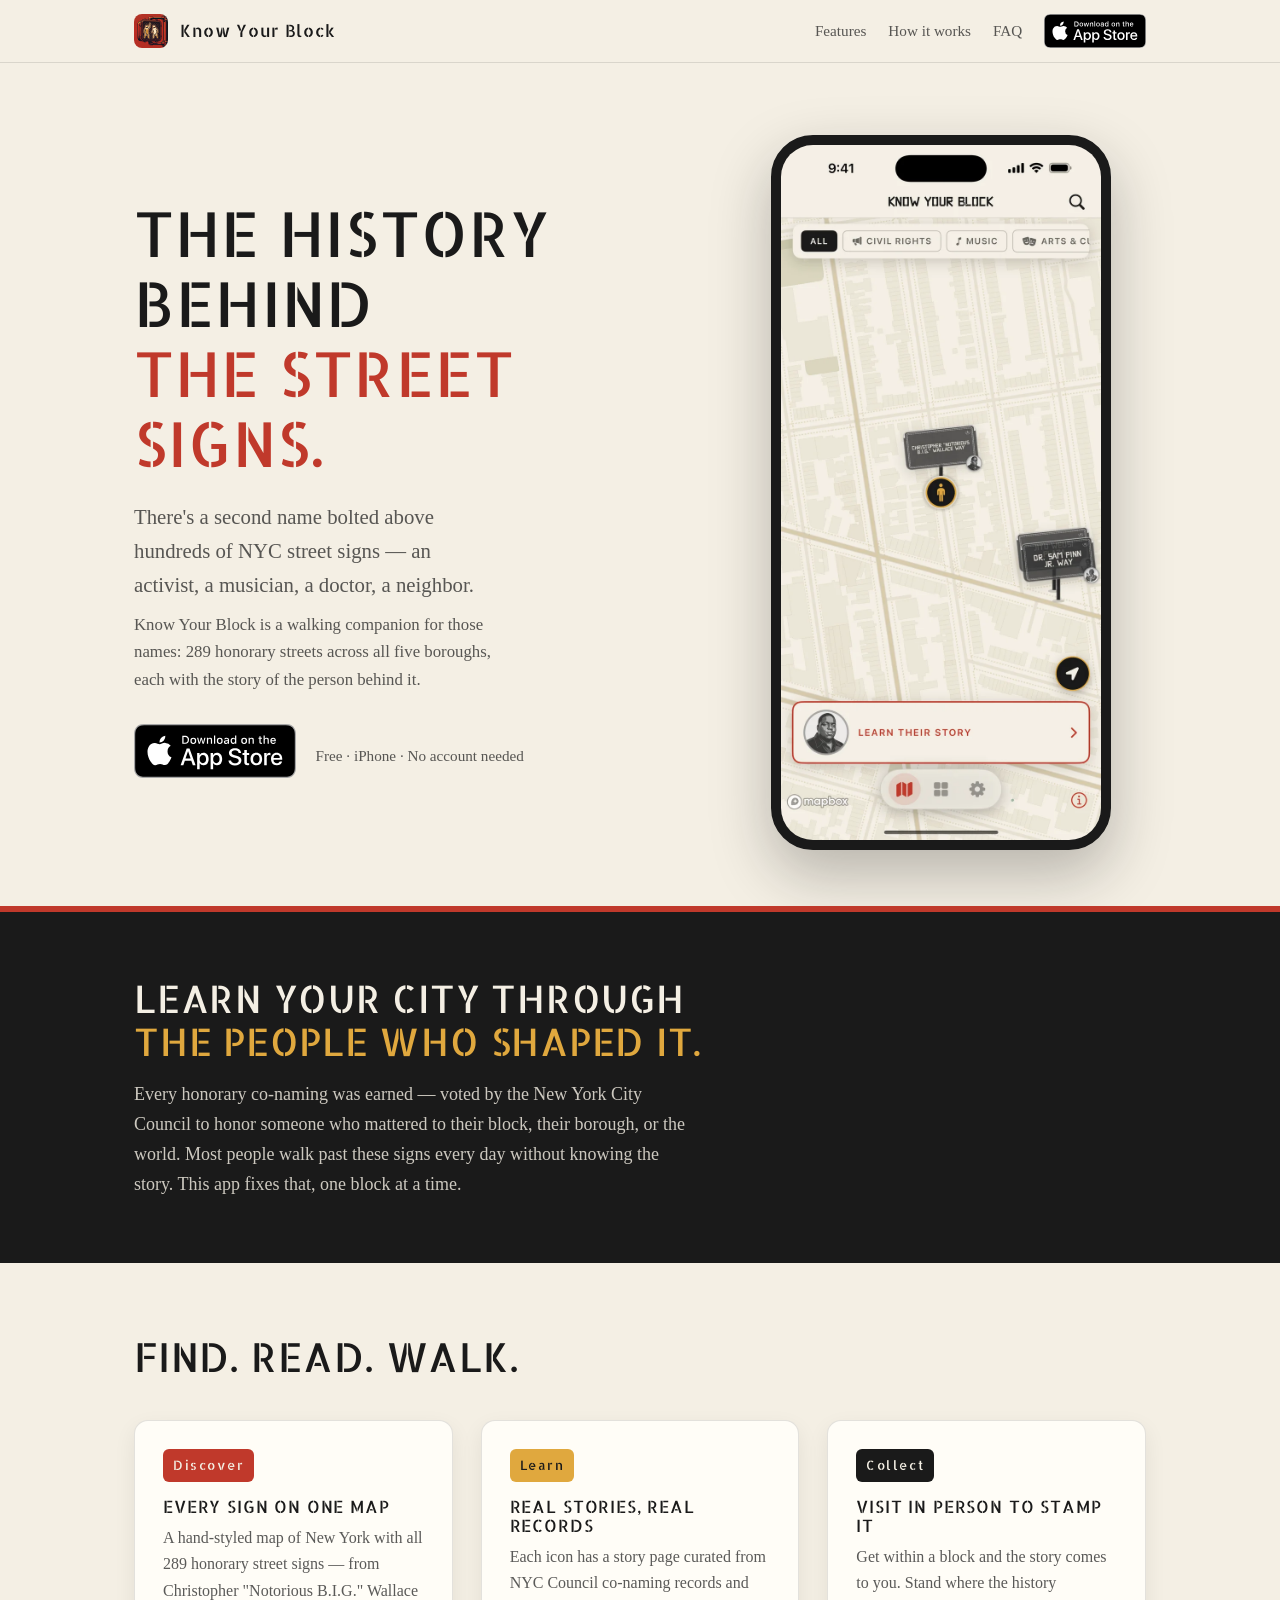
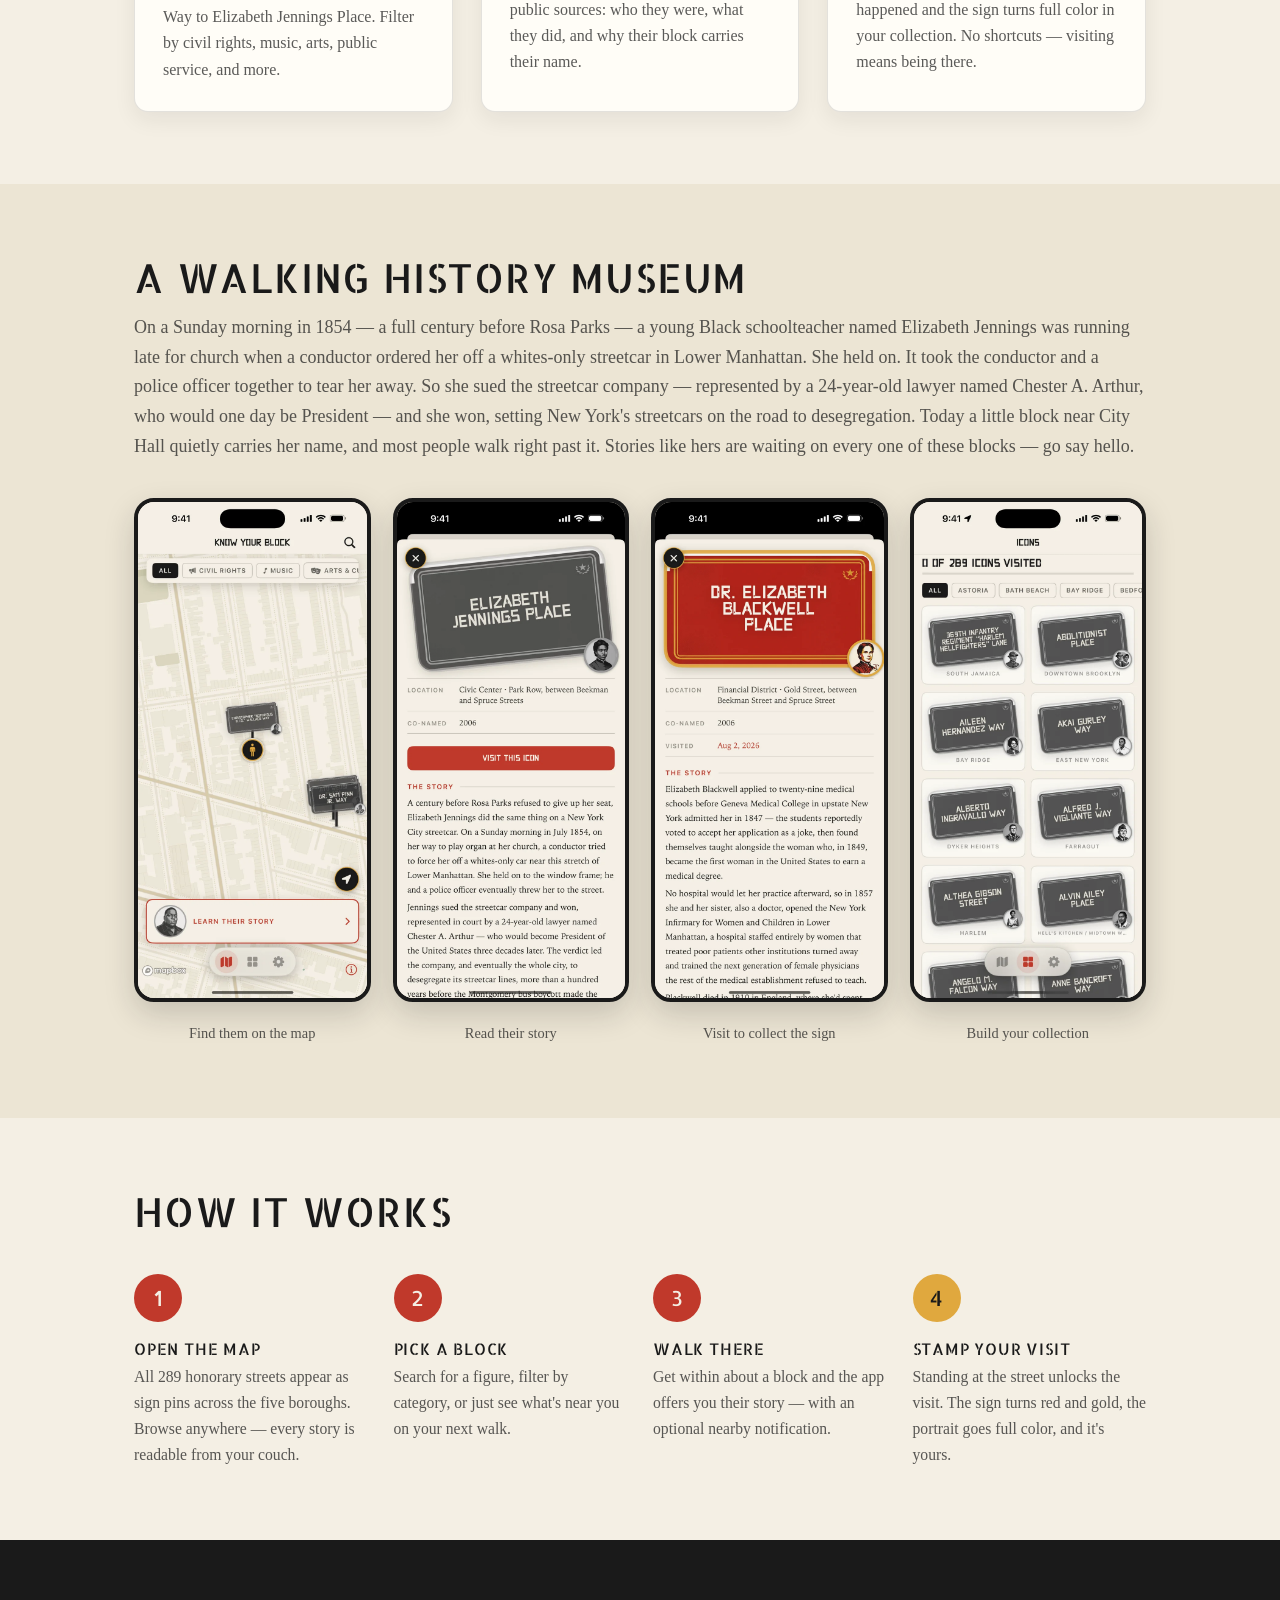
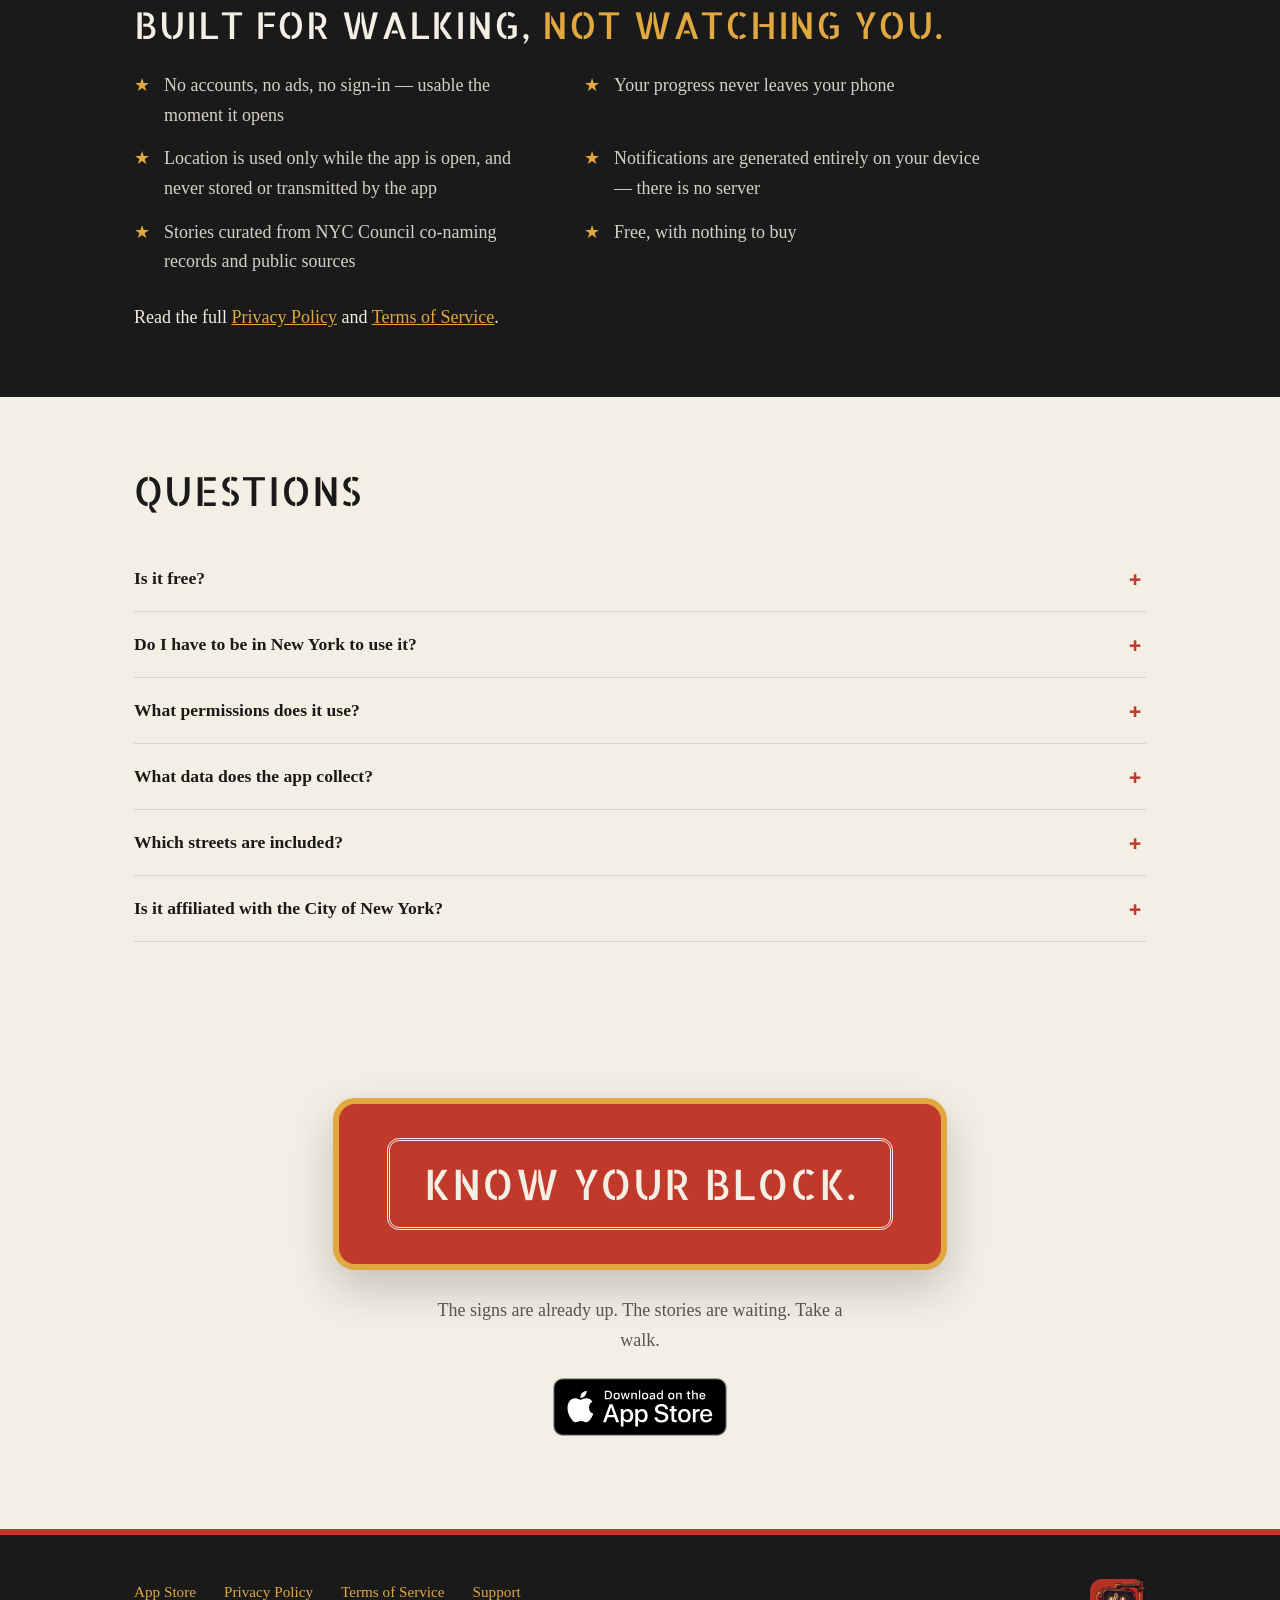
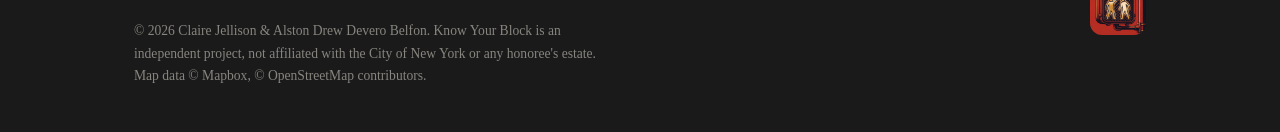
==== index.html @ a8bedddf "Deploy knowyourblock.nyc marketing site Full static site (index, styled privacy/terms pages, Allerta" ====
<!DOCTYPE html>
<html lang="en">
<head>
  <meta charset="UTF-8" />
  <meta name="viewport" content="width=device-width, initial-scale=1" />
  <title>Know Your Block — The history behind New York City's street signs</title>
  <meta name="description" content="A walking companion for NYC's honorary street names. Find 289 icons across all five boroughs, read their stories, and collect the signs by visiting in person. Free on the App Store." />

  <link rel="canonical" href="https://knowyourblock.nyc/" />

  <!-- Open Graph -->
  <meta property="og:type" content="website" />
  <meta property="og:title" content="Know Your Block — The history behind NYC's street signs" />
  <meta property="og:description" content="289 honorary street icons across all five boroughs. Walk there, learn their story, collect the sign. Free on the App Store." />
  <meta property="og:image" content="https://knowyourblock.nyc/assets/img/og-image.png" />
  <meta property="og:url" content="https://knowyourblock.nyc/" />

  <!-- Twitter / X -->
  <meta name="twitter:card" content="summary_large_image" />
  <meta name="twitter:title" content="Know Your Block — The history behind NYC's street signs" />
  <meta name="twitter:description" content="289 honorary street icons across all five boroughs. Walk there, learn their story, collect the sign." />
  <meta name="twitter:image" content="https://knowyourblock.nyc/assets/img/og-image.png" />

  <link rel="icon" type="image/png" sizes="32x32" href="assets/img/favicon-32.png" />
  <link rel="icon" type="image/png" sizes="64x64" href="assets/img/favicon-64.png" />
  <link rel="apple-touch-icon" href="assets/img/apple-touch-icon.png" />
  <link rel="stylesheet" href="styles.css" />
</head>
<body>

<header class="site">
  <div class="wrap">
    <a class="brand" href="#top">
      <img src="assets/img/favicon-64.png" alt="" width="34" height="34" />
      <span>Know Your Block</span>
    </a>
    <nav class="top">
      <a class="text" href="#features">Features</a>
      <a class="text" href="#how">How it works</a>
      <a class="text" href="#faq">FAQ</a>
      <a class="badge-link" href="https://apps.apple.com/us/app/knowyourblock/id6797319245" aria-label="Download on the App Store">
        <img class="badge" src="assets/img/appstore-badge.svg" alt="Download on the App Store" />
      </a>
    </nav>
  </div>
</header>

<main id="top">

  <!-- ================= HERO ================= -->
  <section class="hero">
    <div class="wrap">
      <div>
        <h1>The history behind<br /><span class="red">the street signs.</span></h1>
        <p class="lede">There's a second name bolted above hundreds of NYC street signs — an activist, a musician, a doctor, a neighbor.</p>
        <p class="sub">Know Your Block is a walking companion for those names: 289 honorary streets across all five boroughs, each with the story of the person behind it.</p>
        <div class="cta-row">
          <a href="https://apps.apple.com/us/app/knowyourblock/id6797319245">
            <img class="badge" src="assets/img/appstore-badge.svg" alt="Download on the App Store" />
          </a>
          <span class="free">Free · iPhone · No account needed</span>
        </div>
      </div>
      <div class="phone">
        <video autoplay muted loop playsinline poster="assets/img/01_map_discover.webp" aria-label="Demo of the Know Your Block app: finding a street on the map, reading the story, and visiting to collect the sign">
          <source src="assets/video/kyb-demo.mp4" type="video/mp4" />
          <img src="assets/img/01_map_discover.webp" alt="Know Your Block map screen showing an honorary street sign pin in Brooklyn" />
        </video>
      </div>
    </div>
  </section>

  <hr class="rule" />

  <!-- ================= VALUE ================= -->
  <section class="value">
    <div class="wrap">
      <h2>Learn your city through <span class="gold">the people who shaped it.</span></h2>
      <p>Every honorary co-naming was earned — voted by the New York City Council to honor someone who mattered to their block, their borough, or the world. Most people walk past these signs every day without knowing the story. This app fixes that, one block at a time.</p>
    </div>
  </section>

  <!-- ================= FEATURES ================= -->
  <section class="features" id="features">
    <div class="wrap">
      <h2>Find. Read. Walk.</h2>
      <div class="feature-grid">
        <div class="card">
          <span class="tag">Discover</span>
          <h3>Every sign on one map</h3>
          <p>A hand-styled map of New York with all 289 honorary street signs — from Christopher "Notorious B.I.G." Wallace Way to Elizabeth Jennings Place. Filter by civil rights, music, arts, public service, and more.</p>
        </div>
        <div class="card">
          <span class="tag">Learn</span>
          <h3>Real stories, real records</h3>
          <p>Each icon has a story page curated from NYC Council co-naming records and public sources: who they were, what they did, and why their block carries their name.</p>
        </div>
        <div class="card">
          <span class="tag">Collect</span>
          <h3>Visit in person to stamp it</h3>
          <p>Get within a block and the story comes to you. Stand where the history happened and the sign turns full color in your collection. No shortcuts — visiting means being there.</p>
        </div>
      </div>
    </div>
  </section>

  <!-- ================= GALLERY ================= -->
  <section class="gallery">
    <div class="wrap">
      <h2>A walking history museum</h2>
      <p class="hint">On a Sunday morning in 1854 — a full century before Rosa Parks — a young Black schoolteacher named Elizabeth Jennings was running late for church when a conductor ordered her off a whites-only streetcar in Lower Manhattan. She held on. It took the conductor and a police officer together to tear her away. So she sued the streetcar company — represented by a 24-year-old lawyer named Chester A. Arthur, who would one day be President — and she won, setting New York's streetcars on the road to desegregation. Today a little block near City Hall quietly carries her name, and most people walk right past it. Stories like hers are waiting on every one of these blocks — go say hello.</p>
      <div class="shots">
        <figure>
          <img src="assets/img/01_map_discover.webp" alt="Map screen with honorary street sign pins and the walking figure marker" loading="lazy" />
          <figcaption>Find them on the map</figcaption>
        </figure>
        <figure>
          <img src="assets/img/02_story_elizabeth_jennings.webp" alt="Elizabeth Jennings Place story page with the Visit This Icon button" loading="lazy" />
          <figcaption>Read their story</figcaption>
        </figure>
        <figure>
          <img src="assets/img/05_story_visited_blackwell.webp" alt="Dr. Elizabeth Blackwell Place shown collected, with a full-color portrait and red and gold sign" loading="lazy" />
          <figcaption>Visit to collect the sign</figcaption>
        </figure>
        <figure>
          <img src="assets/img/04_collection_icons.webp" alt="Collection grid showing street sign cards across NYC neighborhoods" loading="lazy" />
          <figcaption>Build your collection</figcaption>
        </figure>
      </div>
    </div>
  </section>

  <!-- ================= HOW IT WORKS ================= -->
  <section class="how" id="how">
    <div class="wrap">
      <h2>How it works</h2>
      <div class="steps">
        <div class="step">
          <h3>Open the map</h3>
          <p>All 289 honorary streets appear as sign pins across the five boroughs. Browse anywhere — every story is readable from your couch.</p>
        </div>
        <div class="step">
          <h3>Pick a block</h3>
          <p>Search for a figure, filter by category, or just see what's near you on your next walk.</p>
        </div>
        <div class="step">
          <h3>Walk there</h3>
          <p>Get within about a block and the app offers you their story — with an optional nearby notification.</p>
        </div>
        <div class="step">
          <h3>Stamp your visit</h3>
          <p>Standing at the street unlocks the visit. The sign turns red and gold, the portrait goes full color, and it's yours.</p>
        </div>
      </div>
    </div>
  </section>

  <!-- ================= TRUST ================= -->
  <section class="trust">
    <div class="wrap">
      <h2>Built for walking, <span class="gold">not watching you.</span></h2>
      <ul>
        <li>No accounts, no ads, no sign-in — usable the moment it opens</li>
        <li>Your progress never leaves your phone</li>
        <li>Location is used only while the app is open, and never stored or transmitted by the app</li>
        <li>Notifications are generated entirely on your device — there is no server</li>
        <li>Stories curated from NYC Council co-naming records and public sources</li>
        <li>Free, with nothing to buy</li>
      </ul>
      <p class="links">Read the full <a href="privacy.html">Privacy Policy</a> and <a href="terms.html">Terms of Service</a>.</p>
    </div>
  </section>

  <!-- ================= FAQ ================= -->
  <section class="faq" id="faq">
    <div class="wrap">
      <h2>Questions</h2>
      <details>
        <summary>Is it free?</summary>
        <p>Yes — completely free, with no ads and no in-app purchases.</p>
      </details>
      <details>
        <summary>Do I have to be in New York to use it?</summary>
        <p>No. Every one of the 289 stories is fully readable from anywhere in the world. Being in New York is only required for one thing: stamping a street as <em>visited</em>, which asks you to actually stand within about 40 meters of it. That's the point.</p>
      </details>
      <details>
        <summary>What permissions does it use?</summary>
        <p>Location (only while using the app) to show where you are and confirm visits, and optional notifications for nearby streets. You can decline both and still browse everything.</p>
      </details>
      <details>
        <summary>What data does the app collect?</summary>
        <p>The app itself collects nothing — your visit history and settings live only on your device. Map tiles are provided by Mapbox, whose SDK collects telemetry you can opt out of via the ⓘ button on the map. Details in the <a href="privacy.html">Privacy Policy</a>.</p>
      </details>
      <details>
        <summary>Which streets are included?</summary>
        <p>A curated set of 289 honorary co-namings across Brooklyn, Manhattan, Queens, the Bronx, and Staten Island — chosen for having enough independently verifiable history to tell each story responsibly. Some pin locations are marked approximate in the app, pending verification against NYC records.</p>
      </details>
      <details>
        <summary>Is it affiliated with the City of New York?</summary>
        <p>No. Know Your Block is an independent project and is not affiliated with the City of New York, the NYC Council, or any honoree's estate.</p>
      </details>
    </div>
  </section>

  <!-- ================= FINAL CTA ================= -->
  <section class="final">
    <div class="wrap">
      <div class="sign">
        <div class="sign-inner">
          <h2>Know your block.</h2>
        </div>
      </div>
      <p>The signs are already up. The stories are waiting. Take a walk.</p>
      <a href="https://apps.apple.com/us/app/knowyourblock/id6797319245">
        <img class="badge" src="assets/img/appstore-badge.svg" alt="Download on the App Store" />
      </a>
    </div>
  </section>

</main>

<footer class="site">
  <div class="wrap">
    <div>
      <div class="cols">
        <a href="https://apps.apple.com/us/app/knowyourblock/id6797319245">App Store</a>
        <a href="privacy.html">Privacy Policy</a>
        <a href="terms.html">Terms of Service</a>
        <a href="mailto:clairesjellison@gmail.com">Support</a>
      </div>
      <p class="fine">© 2026 Claire Jellison &amp; Alston Drew Devero Belfon. Know Your Block is an independent project, not affiliated with the City of New York or any honoree's estate. Map data © Mapbox, © OpenStreetMap contributors.</p>
    </div>
    <img src="assets/img/apple-touch-icon.png" alt="" width="56" height="56" style="border-radius:12px" />
  </div>
</footer>

</body>
</html>
---- styles.css ----
/* Know Your Block — marketing site
   Bold & Civic design system, mirrored from the app:
   paper #F4EFE4 · ink #1A1A1A · signal red #C0392B · gold #E0A83E
   Headlines/subtitles: Allerta Stencil (Google Fonts, SIL OFL)
   Body: Iowan Old Style (app's story face) with Georgia fallback */

@font-face {
  font-family: "Allerta Stencil";
  src: url("assets/fonts/Allerta_Stencil/AllertaStencil-Regular.ttf") format("truetype");
  font-weight: normal;
  font-style: normal;
  font-display: swap;
}

/* The app's own display face — kept available for app-authentic moments (e.g. if a
   sign graphic needs to match the in-app signs exactly), but site headings use
   Allerta Stencil (SIL OFL, see assets/fonts/Allerta_Stencil/OFL.txt). */
@font-face {
  font-family: "KYB Civic Stencil";
  src: url("assets/fonts/KYBCivicStencil.ttf") format("truetype");
  font-weight: normal;
  font-style: normal;
  font-display: swap;
}

:root {
  --paper: #f4efe4;
  --ink: #1a1a1a;
  --red: #c0392b;
  --gold: #e0a83e;
  --road: #d8cbac;
  --plate: #3f3f3f;
  --ink-soft: rgba(26, 26, 26, 0.72);
  --ink-faint: rgba(26, 26, 26, 0.12);
  --stencil: "Allerta Stencil", "Arial Black", sans-serif;
  --serif: "Iowan Old Style", Georgia, "Times New Roman", serif;
}

* { margin: 0; padding: 0; box-sizing: border-box; }

html { scroll-behavior: smooth; }

body {
  background: var(--paper);
  color: var(--ink);
  font-family: var(--serif);
  font-size: 1.125rem;
  line-height: 1.65;
  -webkit-font-smoothing: antialiased;
}

.wrap { max-width: 1060px; margin: 0 auto; padding: 0 24px; }

h1, h2, h3, .stencil {
  font-family: var(--stencil);
  text-transform: uppercase;
  font-weight: normal;
  line-height: 1.12;
  letter-spacing: 0.02em;
}

a { color: var(--red); }

/* ---------- header ---------- */
header.site {
  border-bottom: 1px solid var(--ink-faint);
  background: var(--paper);
  position: sticky;
  top: 0;
  z-index: 10;
}
header.site .wrap {
  display: flex;
  align-items: center;
  justify-content: space-between;
  padding-top: 14px;
  padding-bottom: 14px;
}
.brand {
  display: flex;
  align-items: center;
  gap: 12px;
  text-decoration: none;
  color: var(--ink);
}
.brand img { width: 34px; height: 34px; border-radius: 8px; }
.brand span { font-family: var(--stencil); font-size: 1.05rem; letter-spacing: 0.04em; }
nav.top { display: flex; gap: 22px; align-items: center; }
nav.top a {
  color: var(--ink-soft);
  text-decoration: none;
  font-size: 0.95rem;
}
nav.top a:hover { color: var(--red); }
nav.top a.badge-link { line-height: 0; }
nav.top img.badge { height: 34px; }

/* ---------- hero ---------- */
.hero { padding: 72px 0 56px; overflow: hidden; }
.hero .wrap {
  display: grid;
  grid-template-columns: 1.15fr 0.85fr;
  gap: 48px;
  align-items: center;
}
.hero h1 { font-size: clamp(2.4rem, 5.5vw, 3.9rem); }
.hero h1 .red { color: var(--red); }
.hero p.lede {
  margin: 22px 0 8px;
  font-size: 1.3rem;
  color: var(--ink-soft);
  max-width: 34ch;
}
.hero p.sub { color: var(--ink-soft); font-size: 1.05rem; max-width: 44ch; }
.cta-row { display: flex; align-items: center; gap: 20px; margin-top: 30px; flex-wrap: wrap; }
.cta-row img.badge { height: 54px; }
.cta-row .free { font-size: 0.95rem; color: var(--ink-soft); }

.phone {
  width: 100%;
  max-width: 340px;
  justify-self: center;
  border-radius: 42px;
  border: 10px solid var(--ink);
  box-shadow: 0 24px 60px rgba(26, 26, 26, 0.28);
  overflow: hidden;
  background: var(--ink);
}
.phone img, .phone video { display: block; width: 100%; height: auto; }

/* ---------- red rule between sections ---------- */
.rule {
  height: 6px;
  background: var(--red);
  border: 0;
}

/* ---------- value strip ---------- */
.value { background: var(--ink); color: var(--paper); padding: 64px 0; }
.value h2 { font-size: clamp(1.6rem, 3.4vw, 2.4rem); max-width: 24ch; }
.value h2 .gold { color: var(--gold); }
.value p { margin-top: 18px; color: rgba(244, 239, 228, 0.82); max-width: 62ch; }

/* ---------- features ---------- */
.features { padding: 72px 0; }
.features h2 { font-size: clamp(1.7rem, 3.6vw, 2.5rem); margin-bottom: 40px; }
.feature-grid {
  display: grid;
  grid-template-columns: repeat(3, 1fr);
  gap: 28px;
}
.card {
  background: #fffdf7;
  border: 1px solid var(--ink-faint);
  border-radius: 14px;
  padding: 28px;
  box-shadow: 0 8px 22px rgba(26, 26, 26, 0.07);
}
.card .tag {
  display: inline-block;
  font-family: var(--stencil);
  font-size: 0.8rem;
  letter-spacing: 0.12em;
  color: var(--paper);
  background: var(--red);
  border-radius: 6px;
  padding: 6px 10px;
  margin-bottom: 16px;
}
.card:nth-child(2) .tag { background: var(--gold); color: var(--ink); }
.card:nth-child(3) .tag { background: var(--ink); }
.card h3 { font-size: 1.05rem; margin-bottom: 8px; letter-spacing: 0.05em; }
.card p { font-size: 1rem; color: var(--ink-soft); }

/* ---------- gallery ---------- */
.gallery { background: #ece5d4; padding: 72px 0; }
.gallery h2 { font-size: clamp(1.7rem, 3.6vw, 2.5rem); margin-bottom: 12px; }
.gallery p.hint { color: var(--ink-soft); margin-bottom: 36px; }
.shots {
  display: grid;
  grid-template-columns: repeat(4, 1fr);
  gap: 22px;
}
.shots figure { margin: 0; }
.shots img {
  width: 100%;
  height: auto;
  border-radius: 20px;
  border: 4px solid var(--ink);
  box-shadow: 0 12px 30px rgba(26, 26, 26, 0.18);
}
.shots figcaption {
  margin-top: 10px;
  font-size: 0.9rem;
  text-align: center;
  color: var(--ink-soft);
}

/* ---------- how it works ---------- */
.how { padding: 72px 0; }
.how h2 { font-size: clamp(1.7rem, 3.6vw, 2.5rem); margin-bottom: 40px; }
.steps { display: grid; grid-template-columns: repeat(4, 1fr); gap: 26px; counter-reset: step; }
.step { position: relative; padding-top: 66px; }
.step::before {
  counter-increment: step;
  content: counter(step);
  position: absolute;
  top: 0; left: 0;
  width: 48px; height: 48px;
  border-radius: 50%;
  background: var(--red);
  color: var(--paper);
  font-family: var(--stencil);
  font-size: 1.3rem;
  display: flex; align-items: center; justify-content: center;
}
.step:nth-child(4)::before { background: var(--gold); color: var(--ink); }
.step h3 { font-size: 1rem; margin-bottom: 6px; letter-spacing: 0.05em; }
.step p { font-size: 0.98rem; color: var(--ink-soft); }

/* ---------- privacy strip ---------- */
.trust { background: var(--ink); color: var(--paper); padding: 64px 0; }
.trust h2 { font-size: clamp(1.6rem, 3.4vw, 2.3rem); margin-bottom: 26px; }
.trust h2 .gold { color: var(--gold); }
.trust ul { list-style: none; display: grid; grid-template-columns: repeat(2, 1fr); gap: 14px 40px; max-width: 860px; }
.trust li { padding-left: 30px; position: relative; color: rgba(244, 239, 228, 0.86); }
.trust li::before { content: "★"; position: absolute; left: 0; color: var(--gold); }
.trust p.links { margin-top: 26px; }
.trust p.links a { color: var(--gold); }

/* ---------- faq ---------- */
.faq { padding: 72px 0; }
.faq h2 { font-size: clamp(1.7rem, 3.6vw, 2.5rem); margin-bottom: 32px; }
.faq details {
  border-bottom: 1px solid var(--ink-faint);
  padding: 18px 0;
}
.faq summary {
  cursor: pointer;
  font-weight: bold;
  font-size: 1.1rem;
  list-style: none;
  position: relative;
  padding-right: 36px;
}
.faq summary::-webkit-details-marker { display: none; }
.faq summary::after {
  content: "+";
  position: absolute; right: 6px; top: 0;
  font-family: var(--stencil);
  color: var(--red);
}
.faq details[open] summary::after { content: "–"; }
.faq details p { margin-top: 12px; color: var(--ink-soft); max-width: 70ch; }

/* ---------- final cta ---------- */
.final { text-align: center; padding: 84px 0; }
.final .sign {
  display: inline-block;
  background: var(--red);
  border: 6px solid var(--gold);
  border-radius: 22px;
  padding: 34px 48px;
  box-shadow: 0 18px 44px rgba(26, 26, 26, 0.22);
}
.final .sign-inner {
  border: 3px double var(--paper);
  border-radius: 12px;
  padding: 20px 34px;
}
.final .sign h2 { color: var(--paper); font-size: clamp(1.6rem, 4vw, 2.6rem); }
.final p { margin: 26px auto 22px; color: var(--ink-soft); max-width: 46ch; }
.final img.badge { height: 58px; }

/* ---------- footer ---------- */
footer.site {
  border-top: 6px solid var(--red);
  background: var(--ink);
  color: rgba(244, 239, 228, 0.75);
  padding: 44px 0;
  font-size: 0.95rem;
}
footer.site .wrap { display: grid; grid-template-columns: 1fr auto; gap: 24px; }
footer.site a { color: var(--gold); text-decoration: none; }
footer.site a:hover { text-decoration: underline; }
footer.site .cols { display: flex; gap: 28px; flex-wrap: wrap; }
footer.site .fine { margin-top: 16px; font-size: 0.85rem; color: rgba(244, 239, 228, 0.5); max-width: 70ch; }

/* ---------- legal pages ---------- */
.legal { padding: 56px 0 80px; max-width: 780px; }
.legal h1 { font-size: clamp(1.8rem, 4vw, 2.6rem); margin-bottom: 8px; }
.legal .updated { color: var(--ink-soft); margin-bottom: 36px; }
.legal h2 { font-size: 1.35rem; margin: 36px 0 12px; }
.legal p, .legal li { color: var(--ink-soft); margin-bottom: 12px; }
.legal ul { padding-left: 24px; margin-bottom: 16px; }
.legal strong { color: var(--ink); }

/* ---------- responsive ---------- */
@media (max-width: 900px) {
  .feature-grid, .steps { grid-template-columns: 1fr 1fr; }
  .shots { grid-template-columns: 1fr 1fr; }
  .hero .wrap { grid-template-columns: 1fr; }
  .phone { max-width: 300px; }
  .trust ul { grid-template-columns: 1fr; }
}
@media (max-width: 560px) {
  .feature-grid, .steps, .shots { grid-template-columns: 1fr; }
  nav.top a.text { display: none; }
  footer.site .wrap { grid-template-columns: 1fr; }
}
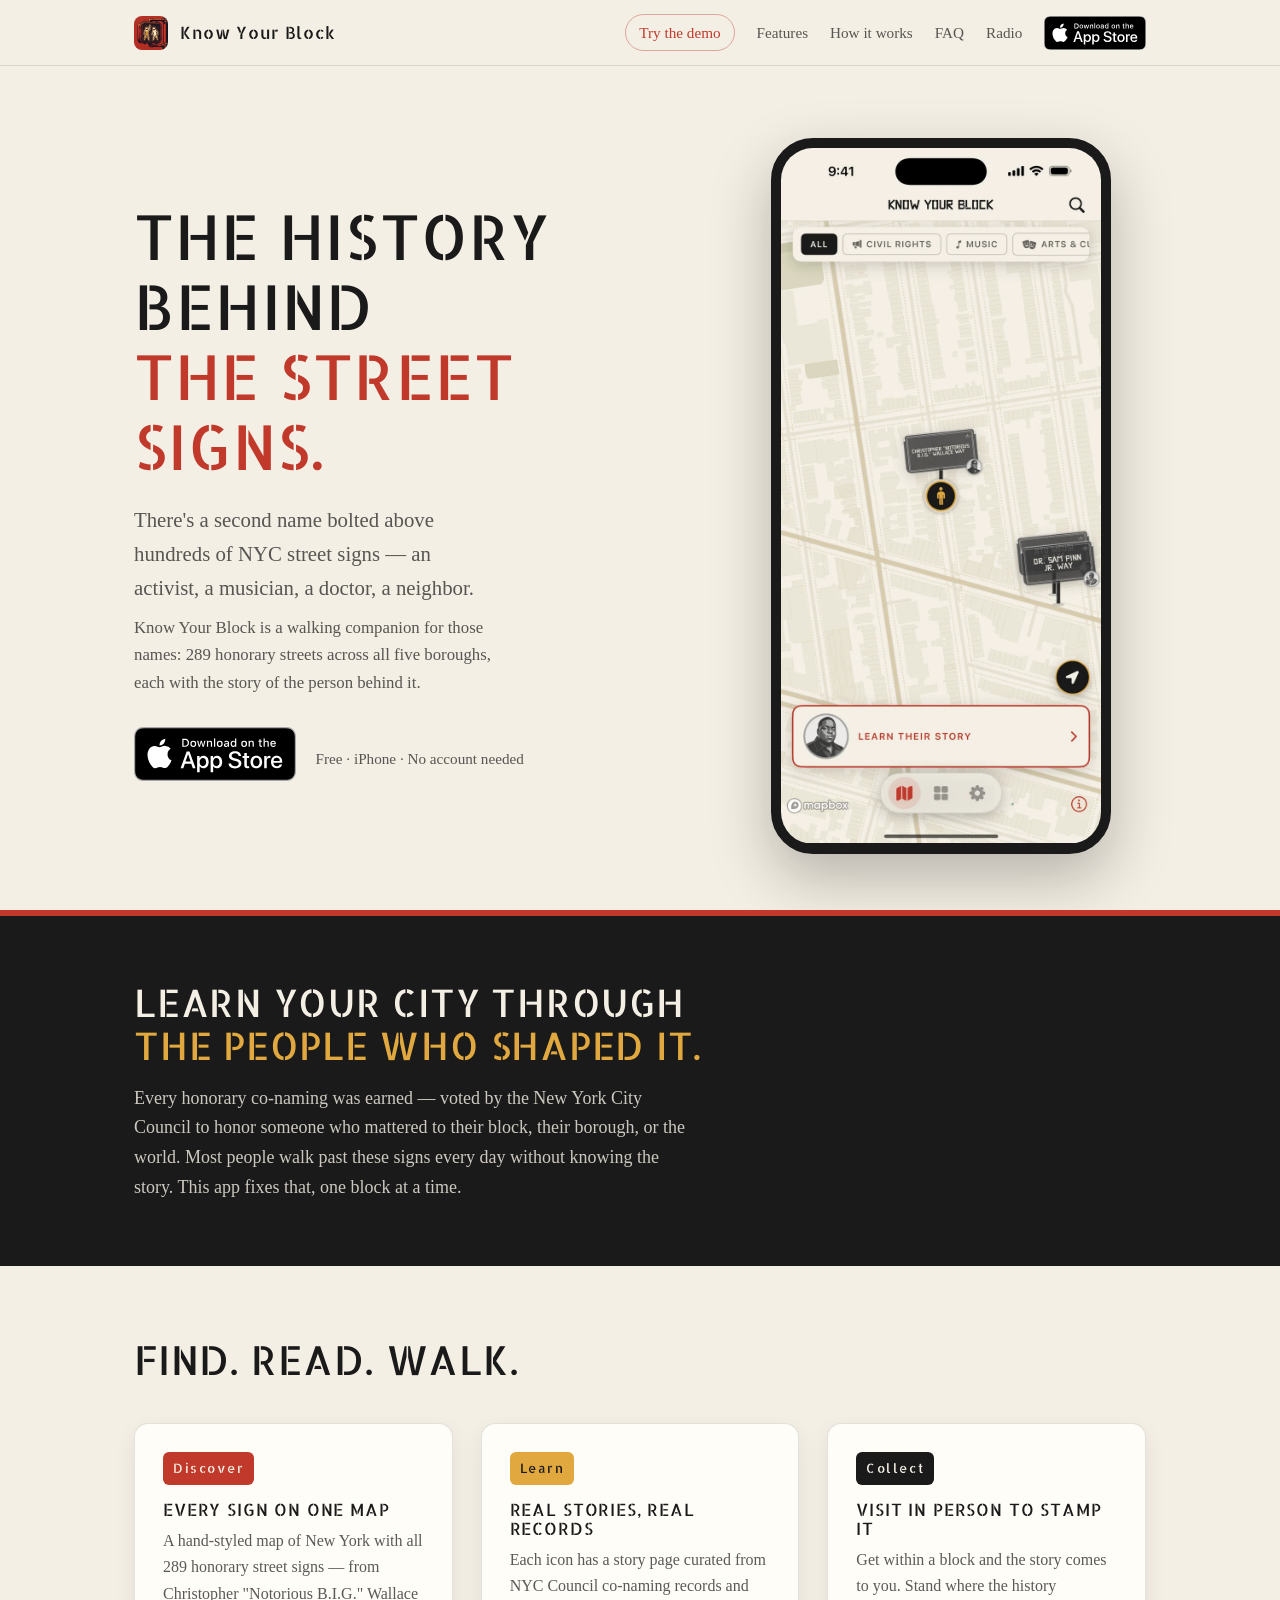
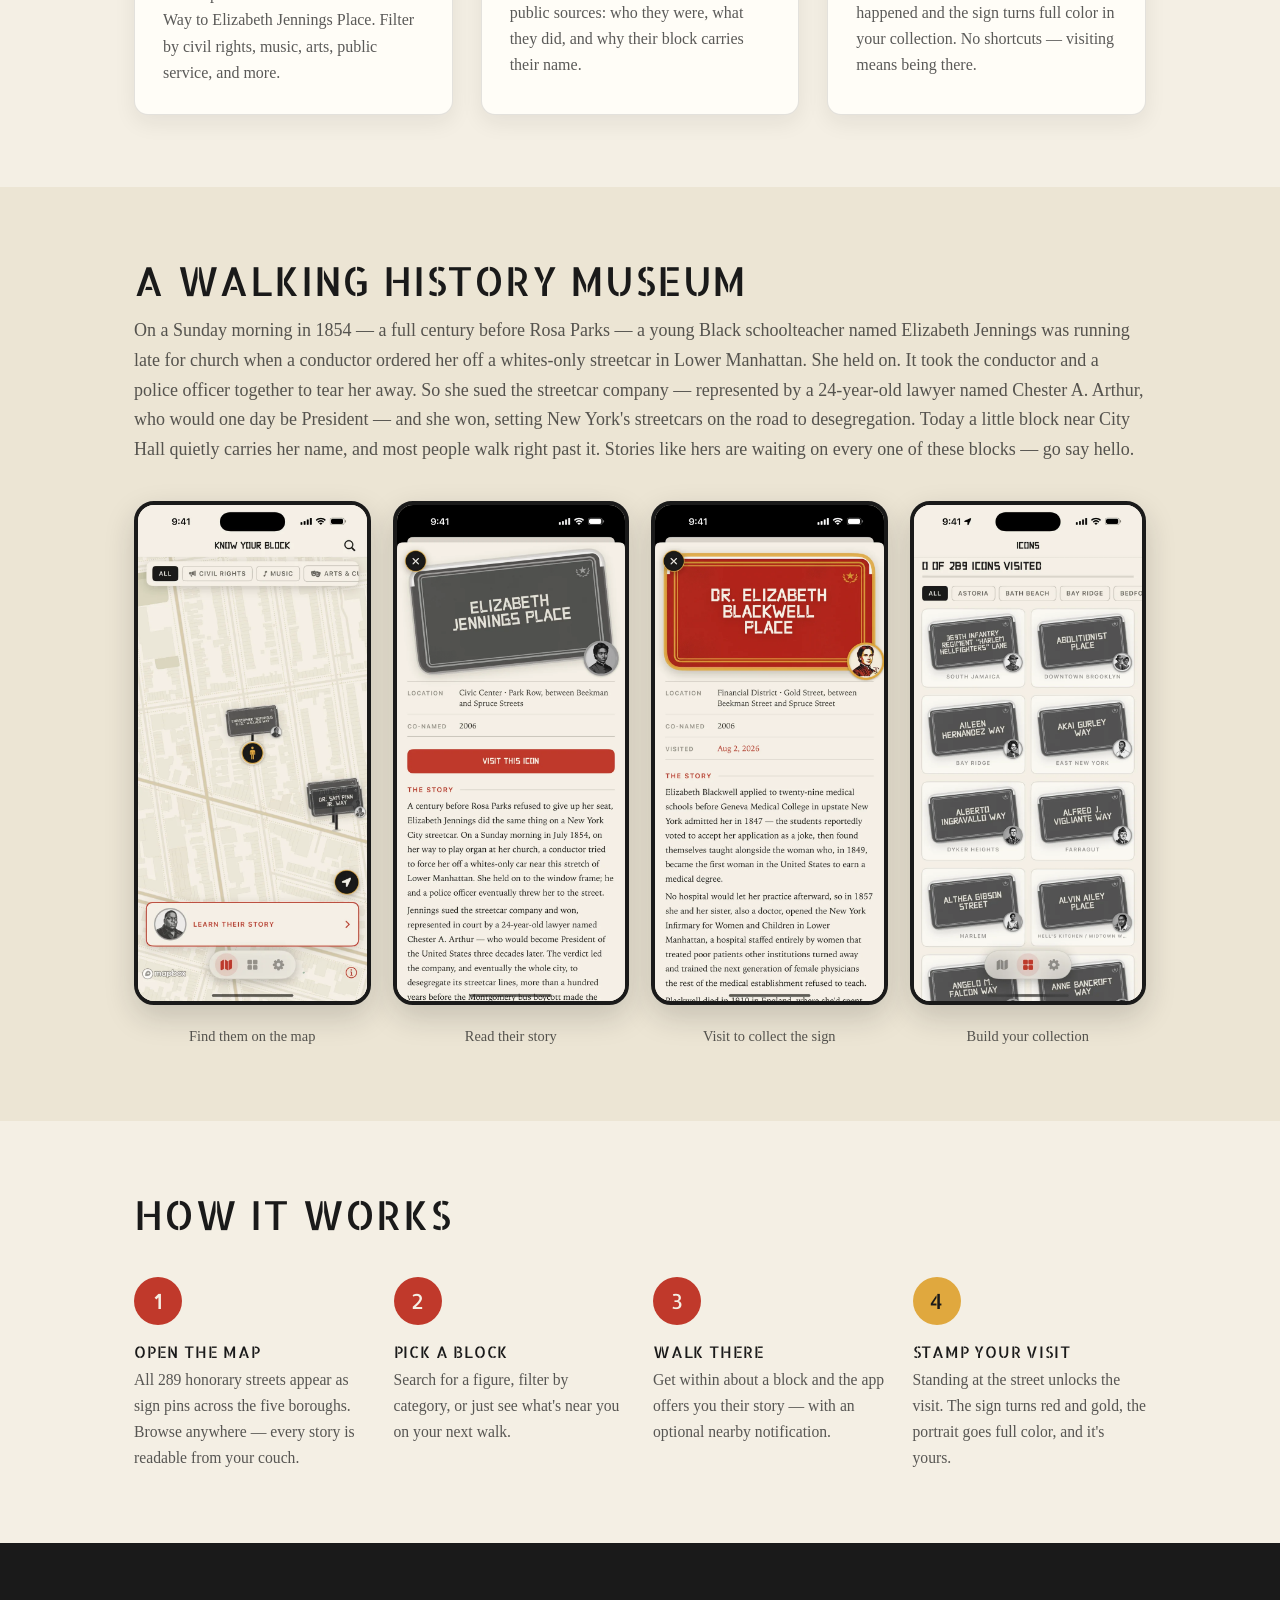
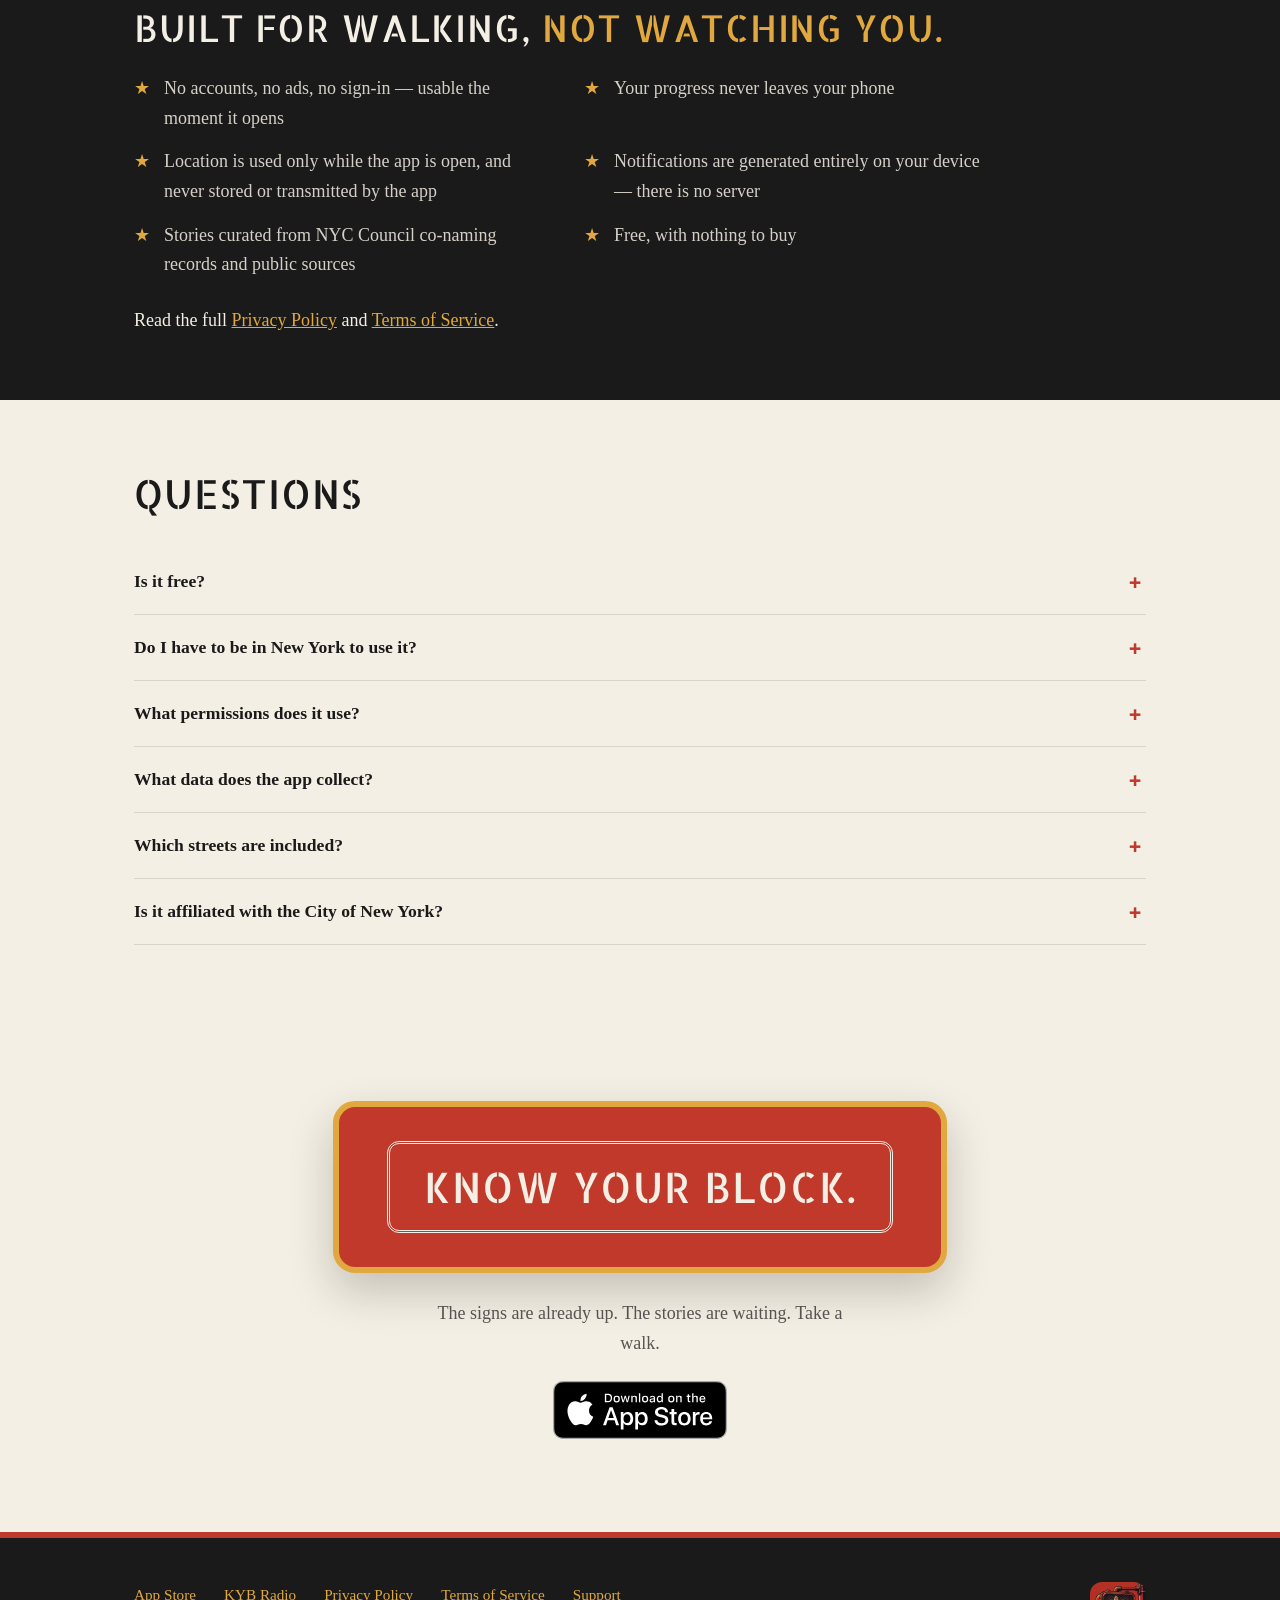
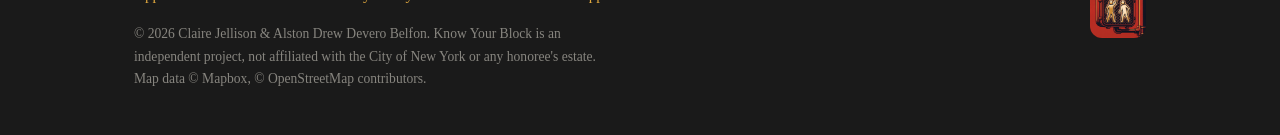
==== commit 9cb4bc7e: "Deploy KYB Radio and the playable web demo Sync of website/ from zumiko/knowyourblock@5f3d17a: - /ra" ====
--- a/index.html
+++ b/index.html
@@ -35,9 +35,11 @@
       <span>Know Your Block</span>
     </a>
     <nav class="top">
+      <a class="demo" href="demo/"><span class="long">Try the demo</span><span class="short">Demo</span></a>
       <a class="text" href="#features">Features</a>
       <a class="text" href="#how">How it works</a>
       <a class="text" href="#faq">FAQ</a>
+      <a class="text" href="radio.html">Radio</a>
       <a class="badge-link" href="https://apps.apple.com/us/app/knowyourblock/id6797319245" aria-label="Download on the App Store">
         <img class="badge" src="assets/img/appstore-badge.svg" alt="Download on the App Store" />
       </a>
@@ -224,13 +226,14 @@
     <div>
       <div class="cols">
         <a href="https://apps.apple.com/us/app/knowyourblock/id6797319245">App Store</a>
+        <a href="radio.html">KYB Radio</a>
         <a href="privacy.html">Privacy Policy</a>
         <a href="terms.html">Terms of Service</a>
         <a href="mailto:clairesjellison@gmail.com">Support</a>
       </div>
       <p class="fine">© 2026 Claire Jellison &amp; Alston Drew Devero Belfon. Know Your Block is an independent project, not affiliated with the City of New York or any honoree's estate. Map data © Mapbox, © OpenStreetMap contributors.</p>
     </div>
-    <img src="assets/img/apple-touch-icon.png" alt="" width="56" height="56" style="border-radius:12px" />
+    <img class="footer-mark" src="assets/img/apple-touch-icon.png" alt="" width="56" height="56" />
   </div>
 </footer>
 
--- a/styles.css
+++ b/styles.css
@@ -92,6 +92,15 @@
   font-size: 0.95rem;
 }
 nav.top a:hover { color: var(--red); }
+nav.top a.demo {
+  color: var(--red);
+  border: 1px solid rgba(192, 57, 43, 0.4);
+  border-radius: 999px;
+  padding: 5px 13px;
+  white-space: nowrap;
+}
+nav.top a.demo .short { display: none; }
+nav.top a.demo:hover { background: var(--red); color: var(--paper); border-color: var(--red); }
 nav.top a.badge-link { line-height: 0; }
 nav.top img.badge { height: 34px; }
 
@@ -285,6 +294,7 @@
 footer.site a:hover { text-decoration: underline; }
 footer.site .cols { display: flex; gap: 28px; flex-wrap: wrap; }
 footer.site .fine { margin-top: 16px; font-size: 0.85rem; color: rgba(244, 239, 228, 0.5); max-width: 70ch; }
+footer.site .footer-mark { border-radius: 12px; }
 
 /* ---------- legal pages ---------- */
 .legal { padding: 56px 0 80px; max-width: 780px; }
@@ -306,5 +316,10 @@
 @media (max-width: 560px) {
   .feature-grid, .steps, .shots { grid-template-columns: 1fr; }
   nav.top a.text { display: none; }
+  /* the demo link survives the small-screen nav cull — it works on a phone */
+  nav.top { gap: 12px; }
+  nav.top a.demo { font-size: 0.85rem; padding: 5px 11px; }
+  nav.top a.demo .long { display: none; }
+  nav.top a.demo .short { display: inline; }
   footer.site .wrap { grid-template-columns: 1fr; }
 }
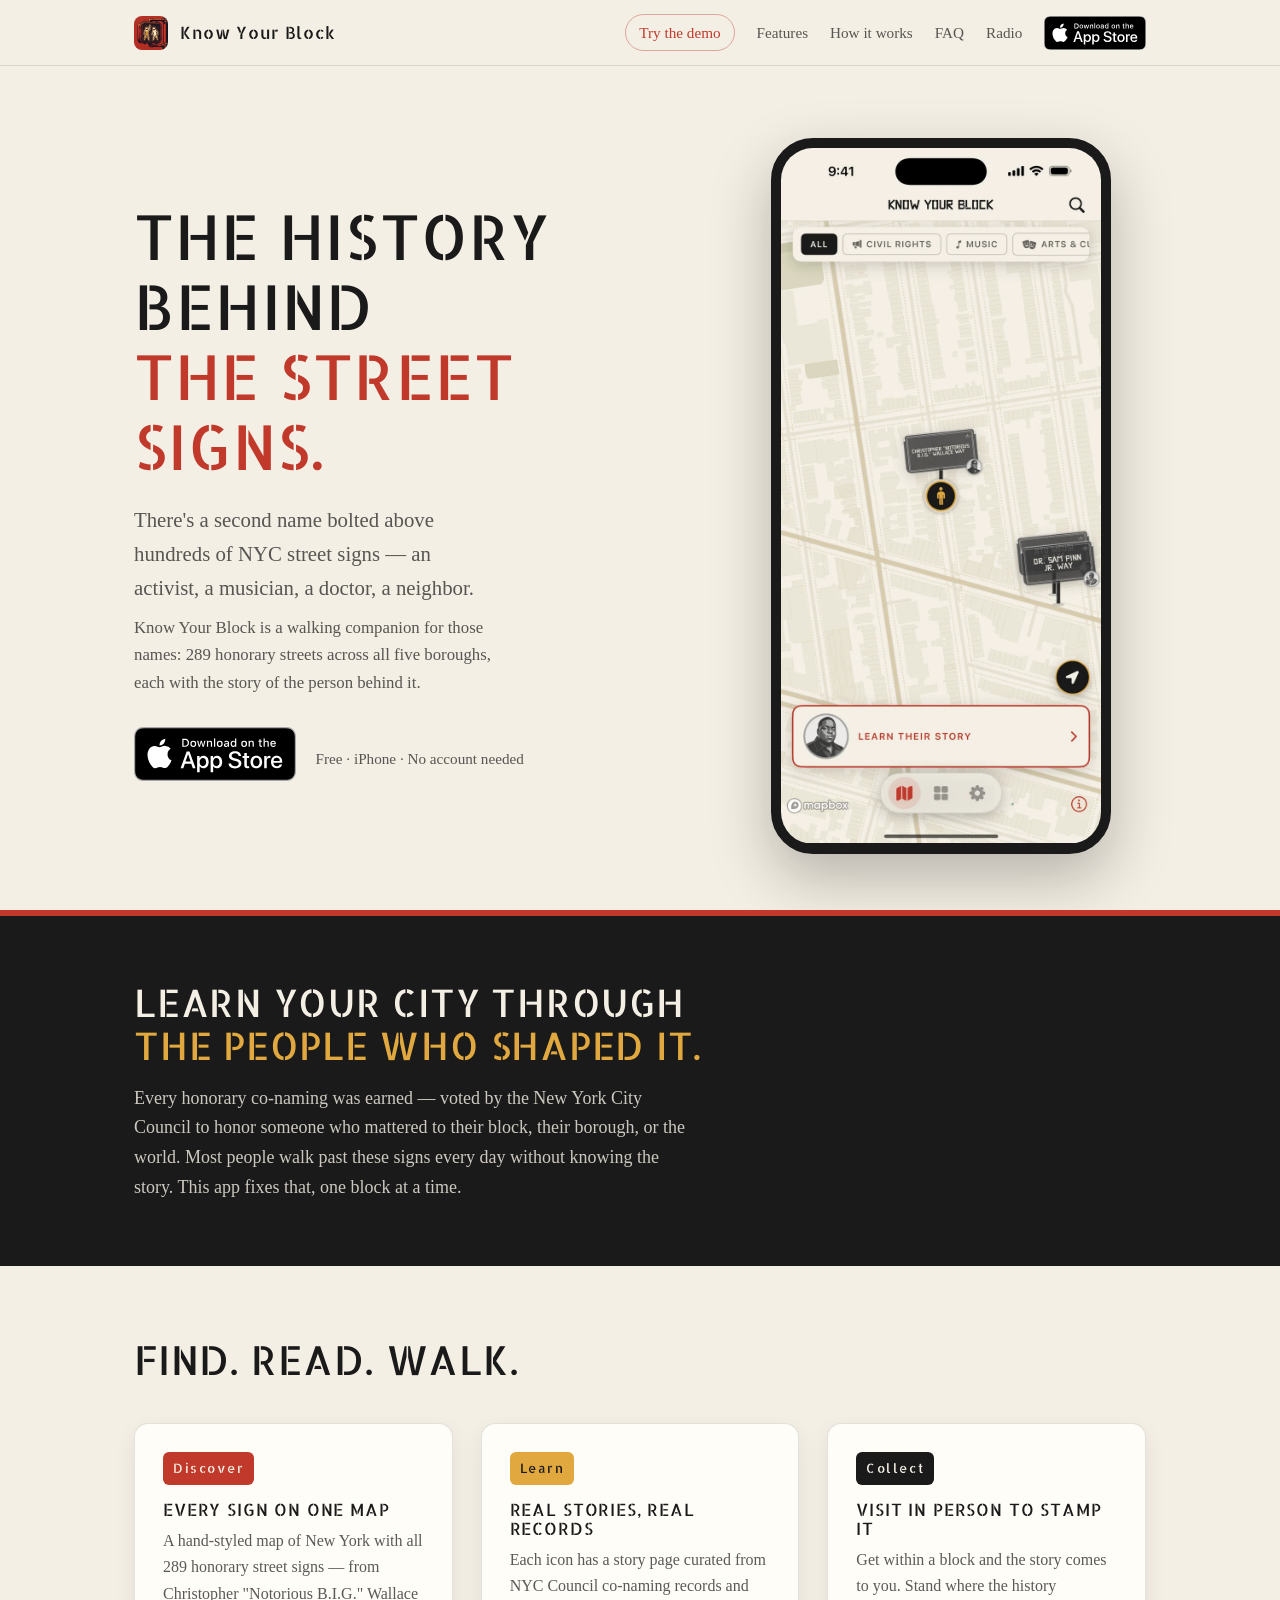
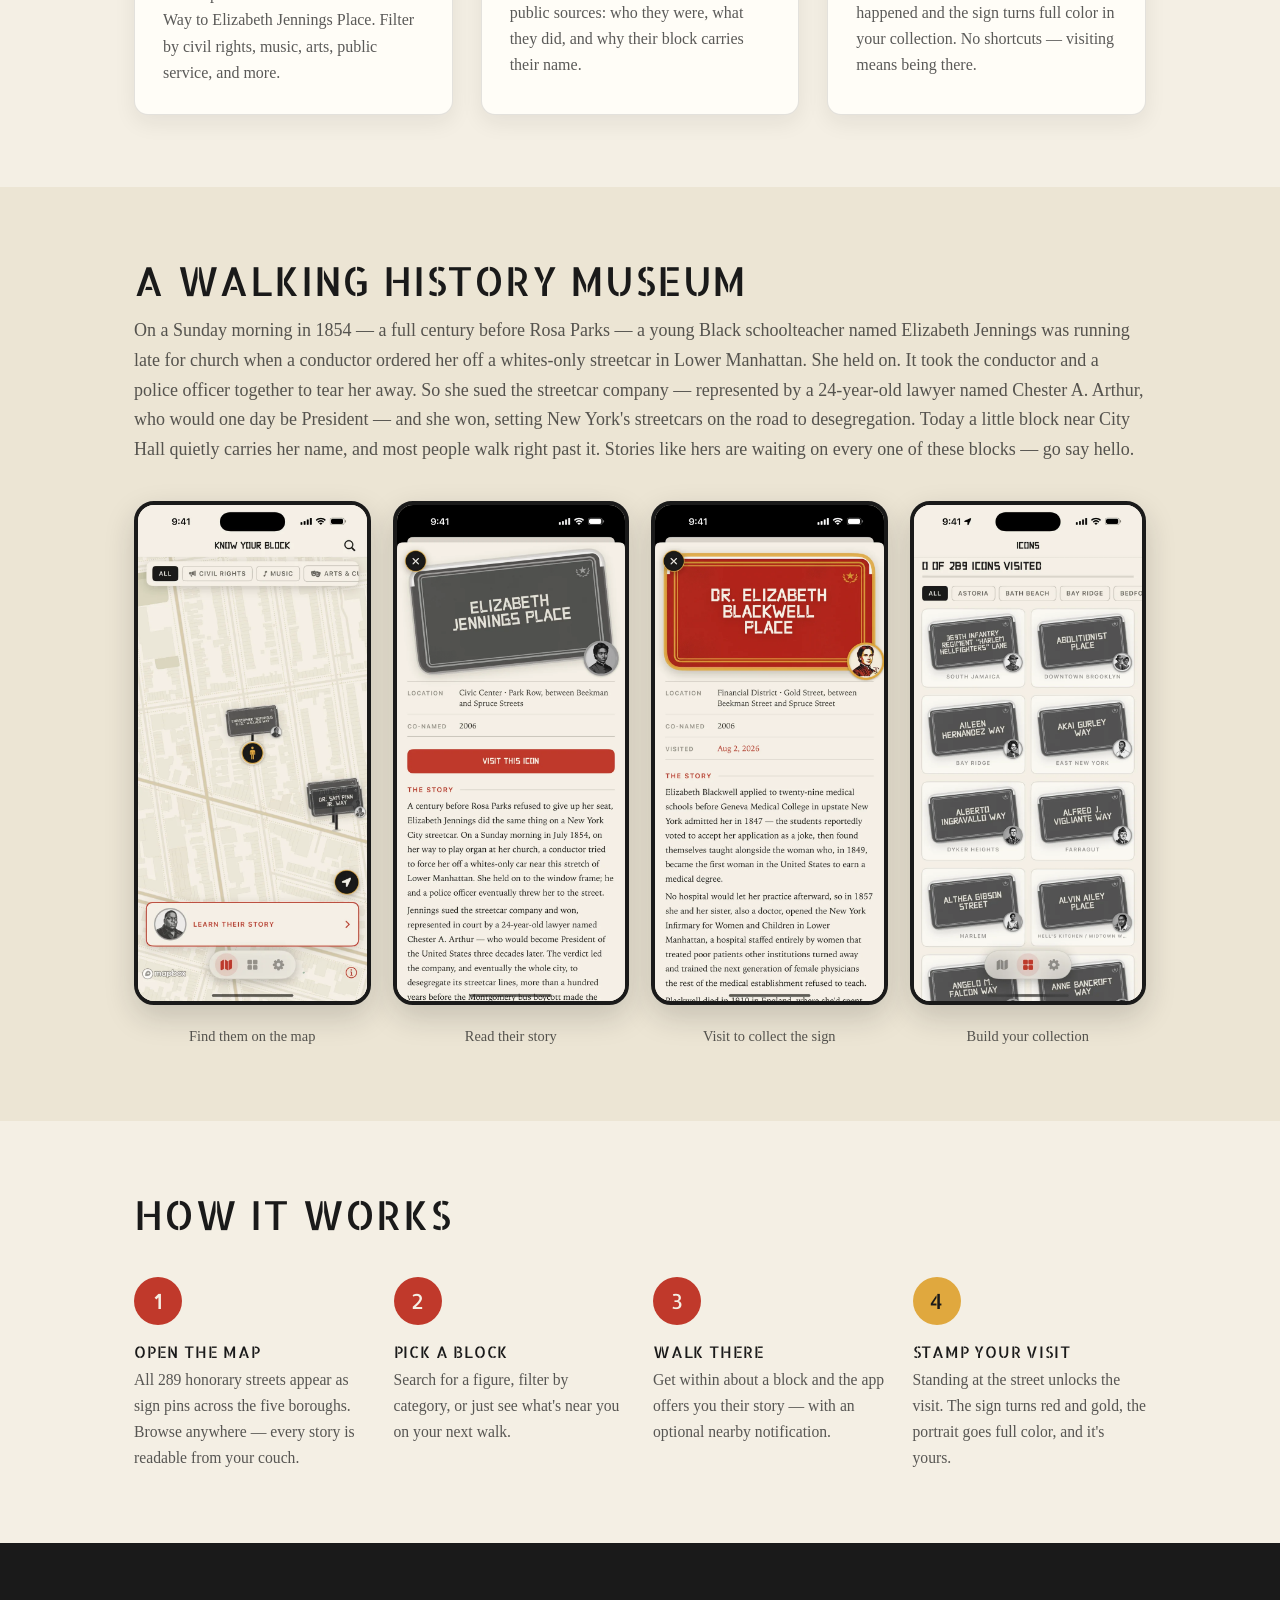
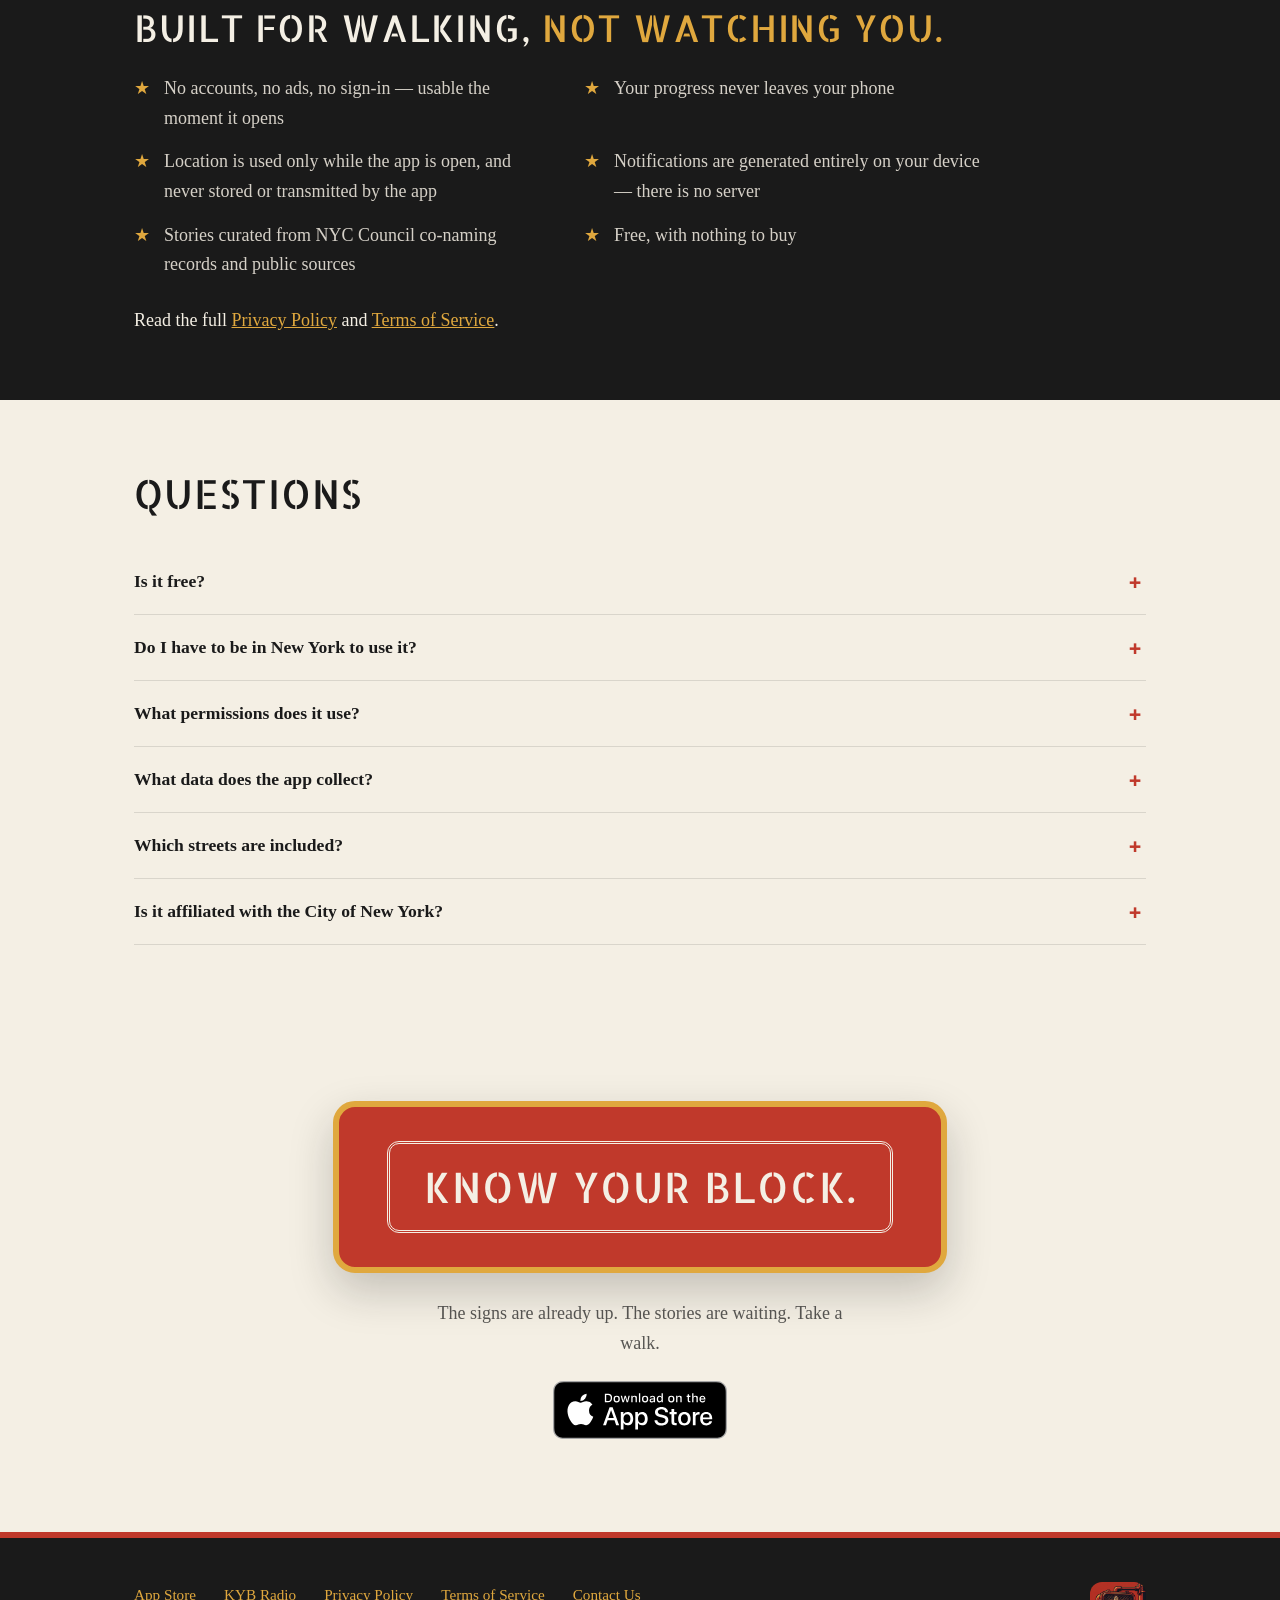
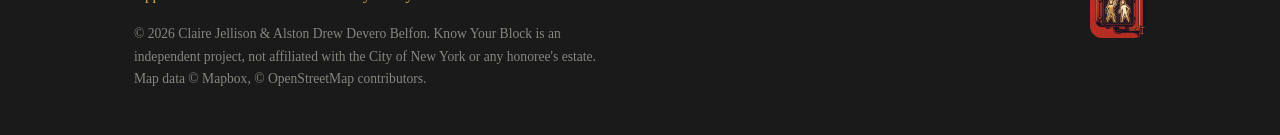
==== commit 414b4f75: "task: added Drew email to the contact us button" ====
--- a/index.html
+++ b/index.html
@@ -39,7 +39,7 @@
       <a class="text" href="#features">Features</a>
       <a class="text" href="#how">How it works</a>
       <a class="text" href="#faq">FAQ</a>
-      <a class="text" href="radio.html">Radio</a>
+      <a class="text" href="radio/">Radio</a>
       <a class="badge-link" href="https://apps.apple.com/us/app/knowyourblock/id6797319245" aria-label="Download on the App Store">
         <img class="badge" src="assets/img/appstore-badge.svg" alt="Download on the App Store" />
       </a>
@@ -226,10 +226,10 @@
     <div>
       <div class="cols">
         <a href="https://apps.apple.com/us/app/knowyourblock/id6797319245">App Store</a>
-        <a href="radio.html">KYB Radio</a>
+        <a href="radio/">KYB Radio</a>
         <a href="privacy.html">Privacy Policy</a>
         <a href="terms.html">Terms of Service</a>
-        <a href="mailto:clairesjellison@gmail.com">Support</a>
+        <a href="mailto:clairesjellison@gmail.com,deverobelfon@gmail.com">Contact Us</a>
       </div>
       <p class="fine">© 2026 Claire Jellison &amp; Alston Drew Devero Belfon. Know Your Block is an independent project, not affiliated with the City of New York or any honoree's estate. Map data © Mapbox, © OpenStreetMap contributors.</p>
     </div>
